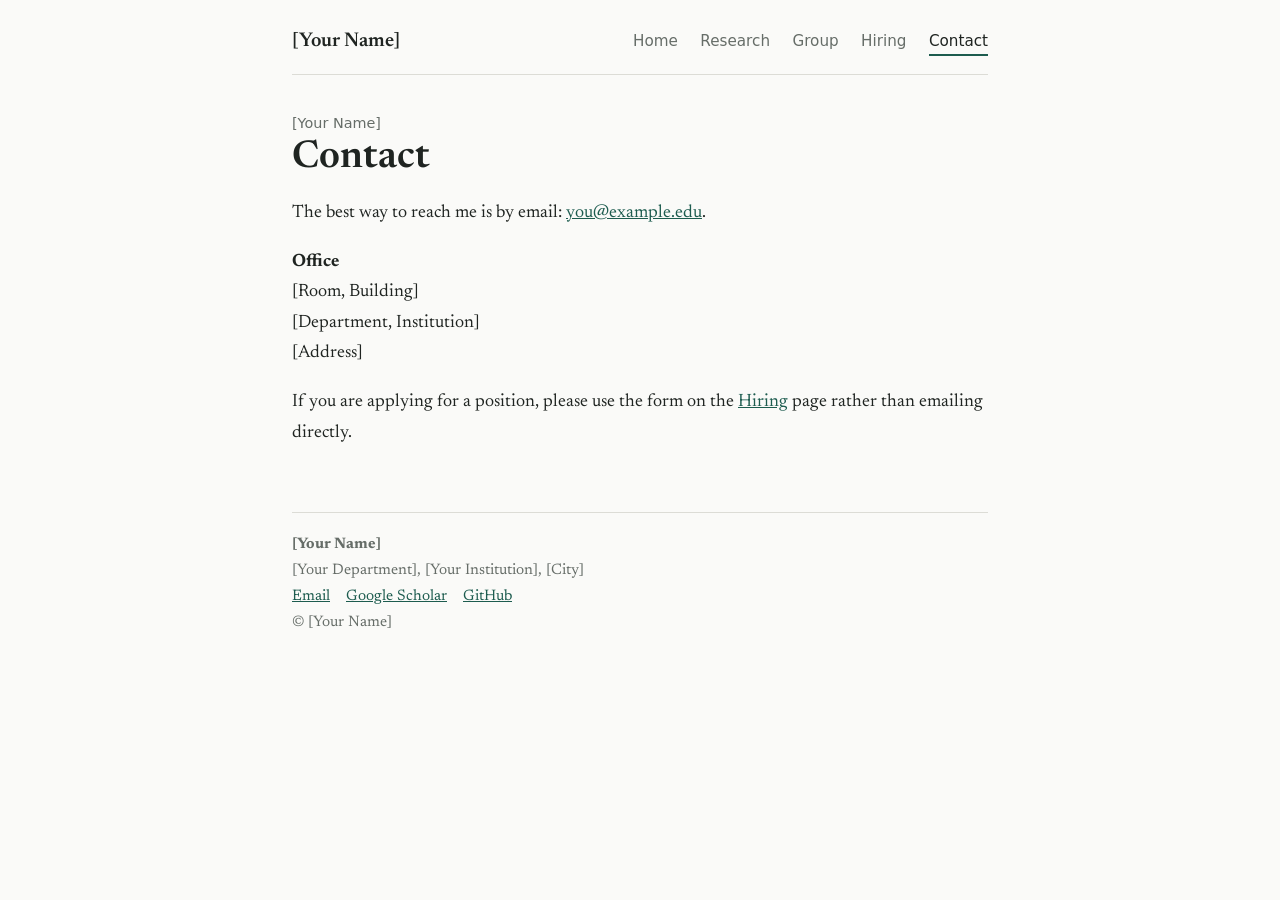
==== contact.html @ ee4b6ce9 "Add files via upload" ====
<!DOCTYPE html>
<html lang="en">
<head>
<meta charset="utf-8">
<meta name="viewport" content="width=device-width, initial-scale=1, viewport-fit=cover">
<meta name="description" content="Contact | [Your Name], [Your Lab]">
<meta name="theme-color" content="#fafaf8">
<title>Contact | [Your Name]</title>
<link rel="preconnect" href="https://fonts.googleapis.com">
<link rel="preconnect" href="https://fonts.gstatic.com" crossorigin>
<link href="https://fonts.googleapis.com/css2?family=Newsreader:ital,wght@0,400;0,600;1,400&display=swap" rel="stylesheet">
<link rel="stylesheet" href="style.css">
</head>
<body>
<div class="wrap">
<header>
<a class="brand" href="index.html">[Your Name]</a>
<nav>
<a href="index.html">Home</a>
<a href="research.html">Research</a>
<a href="group.html">Group</a>
<a href="hiring.html">Hiring</a>
<a href="contact.html" aria-current="page">Contact</a>
</nav>
</header>
<main>
<p class="crumb">[Your Name]</p>
<h1>Contact</h1>
<p>The best way to reach me is by email: <a href="mailto:you@example.edu">you@example.edu</a>.</p>
<p><strong>Office</strong><br>[Room, Building]<br>[Department, Institution]<br>[Address]</p>
<p>If you are applying for a position, please use the form on the <a href="hiring.html">Hiring</a> page rather than emailing directly.</p>
</main>
<footer>
<strong>[Your Name]</strong><br>[Your Department], [Your Institution], [City]<br>
<a href="mailto:you@example.edu">Email</a><a href="https://scholar.google.com/">Google Scholar</a><a href="https://github.com/yourusername">GitHub</a><br>
&copy; [Your Name]
</footer>
</div>
</body>
</html>
---- style.css ----
:root{--bg:#fafaf8;--ink:#1f2421;--muted:#666d68;--line:#dcdcd6;--accent:#1d5c4f;--accent-hover:#10392f}
@media (prefers-color-scheme:dark){:root{--bg:#161a18;--ink:#e8ebe8;--muted:#9aa39d;--line:#2d3430;--accent:#6fc2ad;--accent-hover:#a3dccd}}
*{box-sizing:border-box}
html{scroll-padding-top:1rem}
body{margin:0;background:var(--bg);color:var(--ink);font:18px/1.7 "Newsreader",Georgia,serif}
.wrap{max-width:46rem;margin:0 auto;padding:1.5rem 1.25rem 3rem}
header{display:flex;flex-wrap:wrap;justify-content:space-between;align-items:baseline;gap:.5rem 1.5rem;padding-bottom:1rem;border-bottom:1px solid var(--line)}
.brand{font-size:1.25rem;font-weight:600;color:var(--ink);text-decoration:none}
nav{font:500 .95rem/1 system-ui,sans-serif}
nav a{margin-right:1.1rem;color:var(--muted);text-decoration:none;padding-bottom:.25rem}
nav a:last-child{margin-right:0}
nav a:hover{color:var(--ink)}
nav a[aria-current="page"]{color:var(--ink);border-bottom:2px solid var(--accent)}
a{color:var(--accent)}a:hover{color:var(--accent-hover)}
a:focus-visible{outline:2px solid var(--accent);outline-offset:3px}
.crumb{margin:2.5rem 0 0;font:.9rem system-ui,sans-serif;color:var(--muted)}
h1{font-size:2.4rem;line-height:1.15;margin:.3rem 0 1rem;font-weight:600}
h2{font-size:1.4rem;margin:2.2rem 0 .5rem;font-weight:600}
.links a{display:block;margin:.3rem 0}
.person{display:grid;grid-template-columns:5rem 1fr;gap:1rem;margin:1.2rem 0}
.person img,.ph{width:5rem;height:5rem;border-radius:50%;background:var(--line);object-fit:cover}
.person p{margin:.1rem 0}
.meta{color:var(--muted);font-size:.95rem}
footer{margin-top:4rem;padding-top:1.2rem;border-top:1px solid var(--line);font-size:.95rem;color:var(--muted)}
footer a{margin-right:1rem}
@media(max-width:480px){body{font-size:17px}h1{font-size:2rem}}
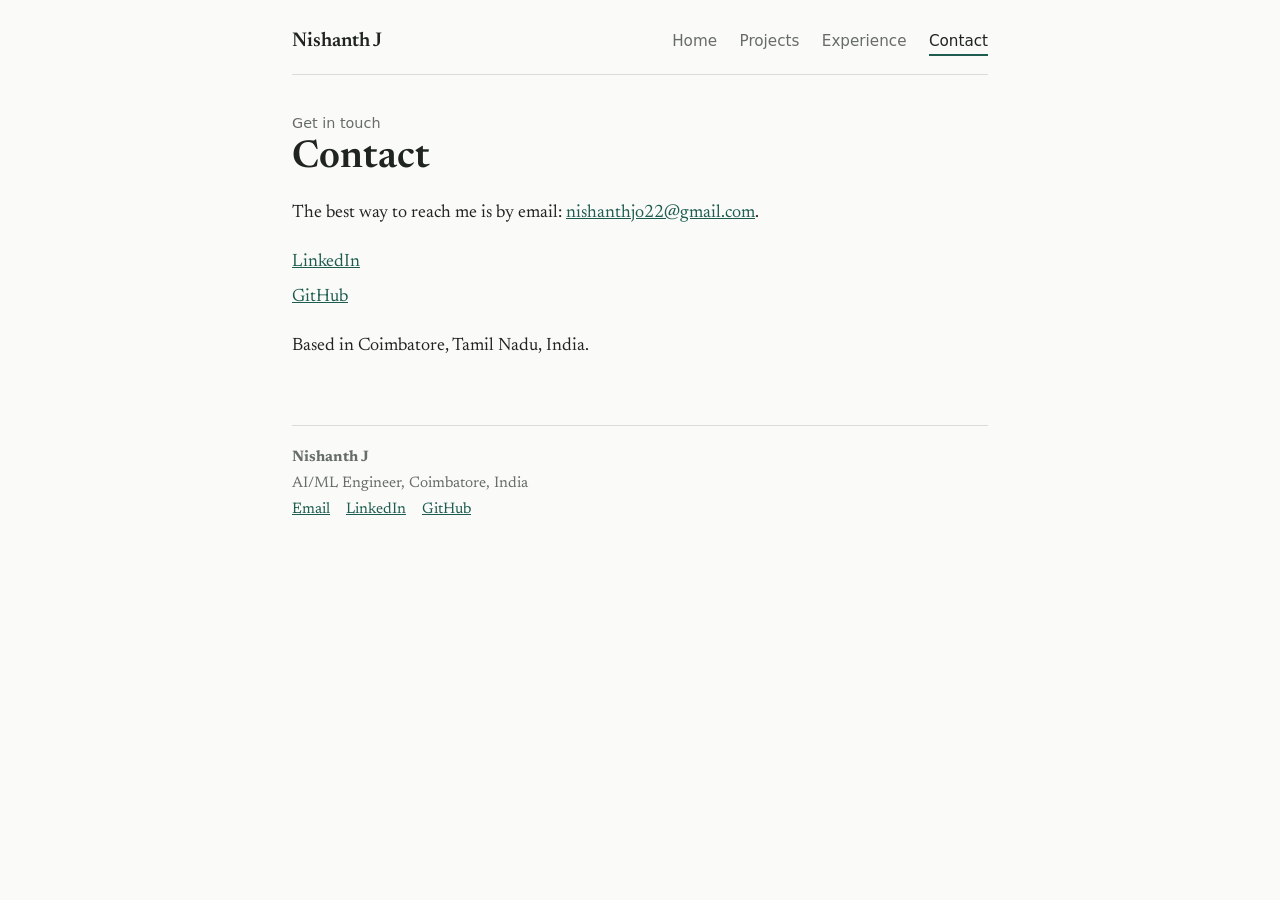
==== commit 153f2dbb: "Add files via upload" ====
--- a/contact.html
+++ b/contact.html
@@ -3,9 +3,9 @@
 <head>
 <meta charset="utf-8">
 <meta name="viewport" content="width=device-width, initial-scale=1, viewport-fit=cover">
-<meta name="description" content="Contact | [Your Name], [Your Lab]">
+<meta name="description" content="Nishanth J, AI/ML Engineer in Coimbatore. Contact.">
 <meta name="theme-color" content="#fafaf8">
-<title>Contact | [Your Name]</title>
+<title>Contact | Nishanth J</title>
 <link rel="preconnect" href="https://fonts.googleapis.com">
 <link rel="preconnect" href="https://fonts.gstatic.com" crossorigin>
 <link href="https://fonts.googleapis.com/css2?family=Newsreader:ital,wght@0,400;0,600;1,400&display=swap" rel="stylesheet">
@@ -14,26 +14,24 @@
 <body>
 <div class="wrap">
 <header>
-<a class="brand" href="index.html">[Your Name]</a>
+<a class="brand" href="index.html">Nishanth J</a>
 <nav>
 <a href="index.html">Home</a>
-<a href="research.html">Research</a>
-<a href="group.html">Group</a>
-<a href="hiring.html">Hiring</a>
+<a href="projects.html">Projects</a>
+<a href="experience.html">Experience</a>
 <a href="contact.html" aria-current="page">Contact</a>
 </nav>
 </header>
 <main>
-<p class="crumb">[Your Name]</p>
+<p class="crumb">Get in touch</p>
 <h1>Contact</h1>
-<p>The best way to reach me is by email: <a href="mailto:you@example.edu">you@example.edu</a>.</p>
-<p><strong>Office</strong><br>[Room, Building]<br>[Department, Institution]<br>[Address]</p>
-<p>If you are applying for a position, please use the form on the <a href="hiring.html">Hiring</a> page rather than emailing directly.</p>
+<p>The best way to reach me is by email: <a href="mailto:nishanthjo22@gmail.com">nishanthjo22@gmail.com</a>.</p>
+<p class="links"><a href="https://www.linkedin.com/in/nishanth22">LinkedIn</a><a href="https://github.com/22Nishanth22">GitHub</a></p>
+<p>Based in Coimbatore, Tamil Nadu, India.</p>
 </main>
 <footer>
-<strong>[Your Name]</strong><br>[Your Department], [Your Institution], [City]<br>
-<a href="mailto:you@example.edu">Email</a><a href="https://scholar.google.com/">Google Scholar</a><a href="https://github.com/yourusername">GitHub</a><br>
-&copy; [Your Name]
+<strong>Nishanth J</strong><br>AI/ML Engineer, Coimbatore, India<br>
+<a href="mailto:nishanthjo22@gmail.com">Email</a><a href="https://www.linkedin.com/in/nishanth22">LinkedIn</a><a href="https://github.com/22Nishanth22">GitHub</a>
 </footer>
 </div>
 </body>
--- a/style.css
+++ b/style.css
@@ -15,12 +15,12 @@
 a:focus-visible{outline:2px solid var(--accent);outline-offset:3px}
 .crumb{margin:2.5rem 0 0;font:.9rem system-ui,sans-serif;color:var(--muted)}
 h1{font-size:2.4rem;line-height:1.15;margin:.3rem 0 1rem;font-weight:600}
-h2{font-size:1.4rem;margin:2.2rem 0 .5rem;font-weight:600}
+h2{font-size:1.4rem;margin:2.4rem 0 .6rem;font-weight:600}
+h3{font-size:1.1rem;margin:1.4rem 0 .1rem;font-weight:600}
+.meta{color:var(--muted);font-size:.95rem;margin:0 0 .3rem}
+ul{padding-left:1.2rem;margin:.4rem 0}
+li{margin:.3rem 0}
 .links a{display:block;margin:.3rem 0}
-.person{display:grid;grid-template-columns:5rem 1fr;gap:1rem;margin:1.2rem 0}
-.person img,.ph{width:5rem;height:5rem;border-radius:50%;background:var(--line);object-fit:cover}
-.person p{margin:.1rem 0}
-.meta{color:var(--muted);font-size:.95rem}
 footer{margin-top:4rem;padding-top:1.2rem;border-top:1px solid var(--line);font-size:.95rem;color:var(--muted)}
 footer a{margin-right:1rem}
 @media(max-width:480px){body{font-size:17px}h1{font-size:2rem}}
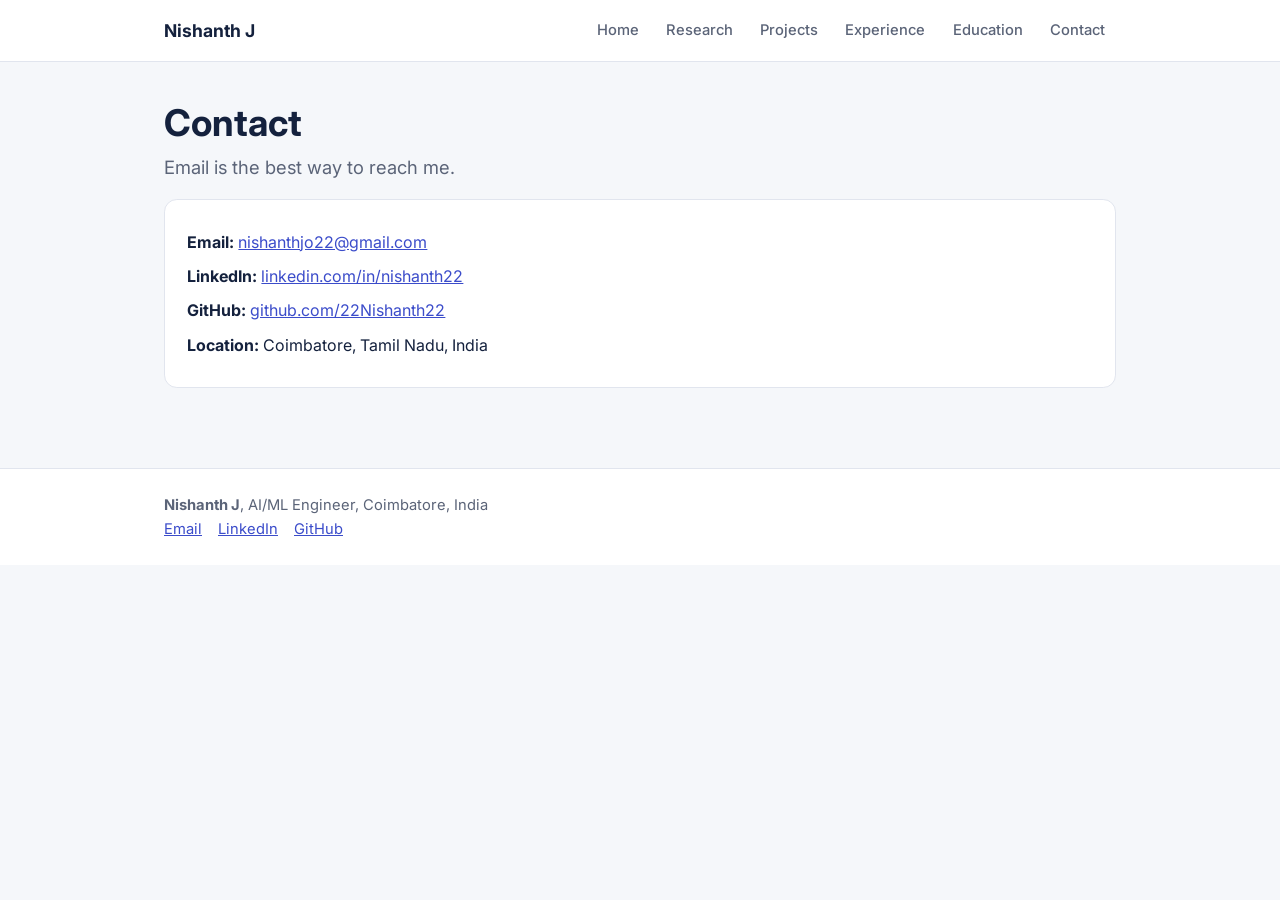
==== commit 39672ede: "Update contact.html with new links and structure" ====
--- a/contact.html
+++ b/contact.html
@@ -1,38 +1,41 @@
+
 <!DOCTYPE html>
 <html lang="en">
 <head>
 <meta charset="utf-8">
 <meta name="viewport" content="width=device-width, initial-scale=1, viewport-fit=cover">
 <meta name="description" content="Nishanth J, AI/ML Engineer in Coimbatore. Contact.">
-<meta name="theme-color" content="#fafaf8">
+<meta name="theme-color" content="#f5f7fa">
 <title>Contact | Nishanth J</title>
 <link rel="preconnect" href="https://fonts.googleapis.com">
 <link rel="preconnect" href="https://fonts.gstatic.com" crossorigin>
-<link href="https://fonts.googleapis.com/css2?family=Newsreader:ital,wght@0,400;0,600;1,400&display=swap" rel="stylesheet">
+<link href="https://fonts.googleapis.com/css2?family=Inter:wght@400;500;600;700&display=swap" rel="stylesheet">
 <link rel="stylesheet" href="style.css">
 </head>
 <body>
-<div class="wrap">
-<header>
+<header><div class="wrap">
 <a class="brand" href="index.html">Nishanth J</a>
 <nav>
 <a href="index.html">Home</a>
+<a href="research.html">Research</a>
 <a href="projects.html">Projects</a>
 <a href="experience.html">Experience</a>
-<a href="contact.html" aria-current="page">Contact</a>
+<a href="education.html">Education</a>
+<a href="contact.html">Contact</a>
 </nav>
-</header>
-<main>
-<p class="crumb">Get in touch</p>
+</div></header>
+<main><div class="wrap">
 <h1>Contact</h1>
-<p>The best way to reach me is by email: <a href="mailto:nishanthjo22@gmail.com">nishanthjo22@gmail.com</a>.</p>
-<p class="links"><a href="https://www.linkedin.com/in/nishanth22">LinkedIn</a><a href="https://github.com/22Nishanth22">GitHub</a></p>
-<p>Based in Coimbatore, Tamil Nadu, India.</p>
-</main>
-<footer>
-<strong>Nishanth J</strong><br>AI/ML Engineer, Coimbatore, India<br>
+<p class="lead">Email is the best way to reach me.</p>
+<div class="card"><p><strong>Email:</strong> <a href="mailto:nishanthjo22@gmail.com">nishanthjo22@gmail.com</a></p>
+<p><strong>LinkedIn:</strong> <a href="https://www.linkedin.com/in/nishanth22">linkedin.com/in/nishanth22</a></p>
+<p><strong>GitHub:</strong> <a href="https://github.com/22Nishanth22">github.com/22Nishanth22</a></p>
+<p><strong>Location:</strong> Coimbatore, Tamil Nadu, India</p></div>
+</div></main>
+<footer><div class="wrap">
+<strong>Nishanth J</strong>, AI/ML Engineer, Coimbatore, India<br>
 <a href="mailto:nishanthjo22@gmail.com">Email</a><a href="https://www.linkedin.com/in/nishanth22">LinkedIn</a><a href="https://github.com/22Nishanth22">GitHub</a>
-</footer>
-</div>
+</div></footer>
 </body>
 </html>
+ 
--- a/style.css
+++ b/style.css
@@ -1,26 +1,55 @@
-:root{--bg:#fafaf8;--ink:#1f2421;--muted:#666d68;--line:#dcdcd6;--accent:#1d5c4f;--accent-hover:#10392f}
-@media (prefers-color-scheme:dark){:root{--bg:#161a18;--ink:#e8ebe8;--muted:#9aa39d;--line:#2d3430;--accent:#6fc2ad;--accent-hover:#a3dccd}}
+
+:root{--bg:#f5f7fa;--card:#fff;--ink:#14213d;--muted:#5b6478;--line:#e1e5ee;--accent:#3b4cca;--accent-d:#2a37a0;--tint:#eceefc;--hi:#fff6e0;--hi-line:#e8a317}
+@media (prefers-color-scheme:dark){:root{--bg:#0f1320;--card:#171c2e;--ink:#e9ecf5;--muted:#9aa3b8;--line:#272e45;--accent:#8c98f5;--accent-d:#b3bcff;--tint:#232a4d;--hi:#2a2412;--hi-line:#e8a317}}
 *{box-sizing:border-box}
-html{scroll-padding-top:1rem}
-body{margin:0;background:var(--bg);color:var(--ink);font:18px/1.7 "Newsreader",Georgia,serif}
-.wrap{max-width:46rem;margin:0 auto;padding:1.5rem 1.25rem 3rem}
-header{display:flex;flex-wrap:wrap;justify-content:space-between;align-items:baseline;gap:.5rem 1.5rem;padding-bottom:1rem;border-bottom:1px solid var(--line)}
-.brand{font-size:1.25rem;font-weight:600;color:var(--ink);text-decoration:none}
-nav{font:500 .95rem/1 system-ui,sans-serif}
-nav a{margin-right:1.1rem;color:var(--muted);text-decoration:none;padding-bottom:.25rem}
-nav a:last-child{margin-right:0}
+html{scroll-padding-top:5rem}
+body{margin:0;background:var(--bg);color:var(--ink);font:16px/1.65 "Inter",system-ui,sans-serif}
+.wrap{max-width:62rem;margin:0 auto;padding:0 1.25rem}
+header{position:sticky;top:0;z-index:5;background:var(--card);border-bottom:1px solid var(--line);padding-top:env(safe-area-inset-top,0px)}
+header .wrap{display:flex;flex-wrap:wrap;justify-content:space-between;align-items:center;gap:.4rem 1.5rem;padding-top:.8rem;padding-bottom:.8rem}
+.brand{font-weight:700;font-size:1.1rem;color:var(--ink);text-decoration:none}
+nav{display:flex;flex-wrap:wrap;gap:.2rem .3rem;font-size:.92rem;font-weight:500}
+nav a{color:var(--muted);text-decoration:none;padding:.35rem .7rem;border-radius:999px}
 nav a:hover{color:var(--ink)}
-nav a[aria-current="page"]{color:var(--ink);border-bottom:2px solid var(--accent)}
-a{color:var(--accent)}a:hover{color:var(--accent-hover)}
+nav a[aria-current="page"]{background:var(--tint);color:var(--accent-d)}
+a{color:var(--accent)}a:hover{color:var(--accent-d)}
 a:focus-visible{outline:2px solid var(--accent);outline-offset:3px}
-.crumb{margin:2.5rem 0 0;font:.9rem system-ui,sans-serif;color:var(--muted)}
-h1{font-size:2.4rem;line-height:1.15;margin:.3rem 0 1rem;font-weight:600}
-h2{font-size:1.4rem;margin:2.4rem 0 .6rem;font-weight:600}
-h3{font-size:1.1rem;margin:1.4rem 0 .1rem;font-weight:600}
-.meta{color:var(--muted);font-size:.95rem;margin:0 0 .3rem}
-ul{padding-left:1.2rem;margin:.4rem 0}
-li{margin:.3rem 0}
-.links a{display:block;margin:.3rem 0}
-footer{margin-top:4rem;padding-top:1.2rem;border-top:1px solid var(--line);font-size:.95rem;color:var(--muted)}
+main{padding:2.5rem 0 1rem}
+h1{font-size:2.3rem;line-height:1.15;margin:0 0 .5rem;font-weight:700}
+h2{font-size:1.45rem;margin:2.8rem 0 1rem;font-weight:700}
+h3{font-size:1.1rem;margin:0 0 .15rem}
+p{margin:.5rem 0}
+.lead{font-size:1.15rem;color:var(--muted);max-width:40rem}
+.meta{color:var(--muted);font-size:.9rem;margin:0 0 .4rem}
+ul{padding-left:1.2rem;margin:.5rem 0}li{margin:.3rem 0}
+.hero{display:grid;grid-template-columns:1fr 15rem;gap:2.5rem;align-items:center;padding:1rem 0 .5rem}
+.hero h1{font-size:2.9rem}
+.role{font-size:1.2rem;color:var(--accent-d);font-weight:600;margin:0 0 1rem}
+.btns{display:flex;flex-wrap:wrap;gap:.6rem;margin-top:1.4rem}
+.btn{display:inline-block;padding:.6rem 1.1rem;border-radius:.5rem;background:var(--accent);color:#fff;text-decoration:none;font-weight:600;font-size:.95rem}
+.btn:hover{background:var(--accent-d);color:#fff}
+.btn.alt{background:transparent;color:var(--accent-d);border:1px solid var(--line)}
+.btn.alt:hover{background:var(--tint)}
+.pic{position:relative;width:15rem;aspect-ratio:1;border-radius:1rem;background:var(--tint);color:var(--accent-d);display:grid;place-items:center;font-size:3rem;font-weight:700;overflow:hidden}
+.pic img,.photo img{position:absolute;inset:0;width:100%;height:100%;object-fit:cover}
+.card{background:var(--card);border:1px solid var(--line);border-radius:.8rem;padding:1.3rem 1.4rem;margin:1rem 0}
+.feature{background:var(--hi);border:1px solid var(--hi-line);border-left:6px solid var(--hi-line);border-radius:.8rem;padding:1.4rem 1.6rem;margin:1rem 0}
+.tag{display:inline-block;font-size:.8rem;font-weight:700;color:#7a5200;background:#ffe3a3;border-radius:999px;padding:.15rem .7rem;margin-bottom:.6rem}
+.chips{display:flex;flex-wrap:wrap;gap:.4rem;margin:.6rem 0 0;padding:0;list-style:none}
+.chips li{margin:0;background:var(--tint);color:var(--accent-d);font-size:.85rem;padding:.2rem .7rem;border-radius:999px}
+.timeline{border-left:2px solid var(--line);margin-left:.4rem;padding-left:1.4rem}
+.timeline .card{position:relative}
+.timeline .card::before{content:"";position:absolute;left:-1.95rem;top:1.6rem;width:.75rem;height:.75rem;border-radius:50%;background:var(--accent);border:3px solid var(--bg)}
+.cols{display:grid;grid-template-columns:1fr 20rem;gap:2rem;align-items:start}
+.photo{position:relative;height:11rem;border-radius:.6rem;background:var(--tint);color:var(--muted);display:grid;place-items:center;font-size:.9rem;overflow:hidden;margin-bottom:1rem}
+.cert{margin:0;padding:0;list-style:none}
+.cert li{padding:.7rem 0;border-bottom:1px solid var(--line);margin:0}
+.cert li:last-child{border:0}
+.cert strong{display:block;font-weight:600}
+.cert span{color:var(--muted);font-size:.9rem}
+.side h2{margin-top:1rem}
+.side{position:sticky;top:5rem}
+footer{margin-top:3rem;border-top:1px solid var(--line);background:var(--card);padding:1.5rem 0 calc(1.5rem + env(safe-area-inset-bottom,0px));font-size:.92rem;color:var(--muted)}
 footer a{margin-right:1rem}
-@media(max-width:480px){body{font-size:17px}h1{font-size:2rem}}
+@media(max-width:760px){.hero{grid-template-columns:1fr}.hero .pic{order:-1;width:10rem;font-size:2.2rem}.hero h1{font-size:2.2rem}.cols{grid-template-columns:1fr}.side{position:static}}
+ 
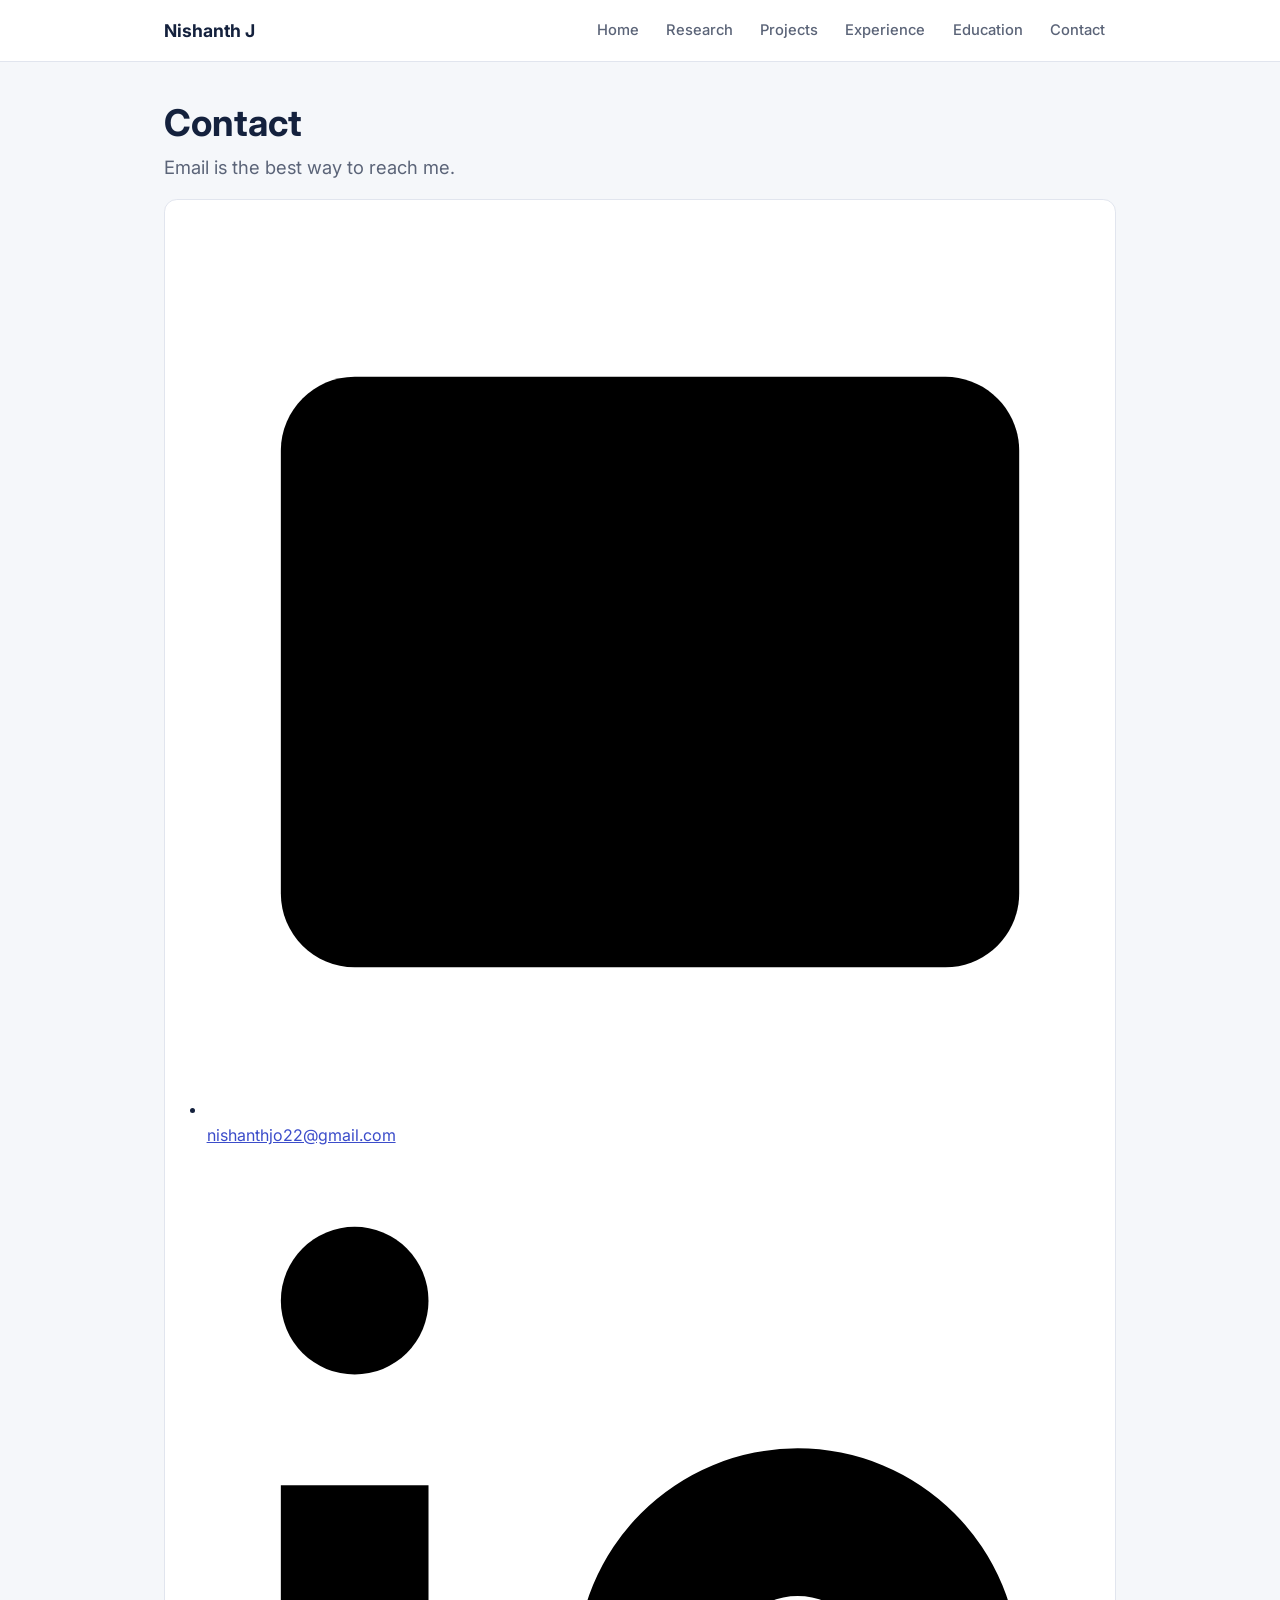
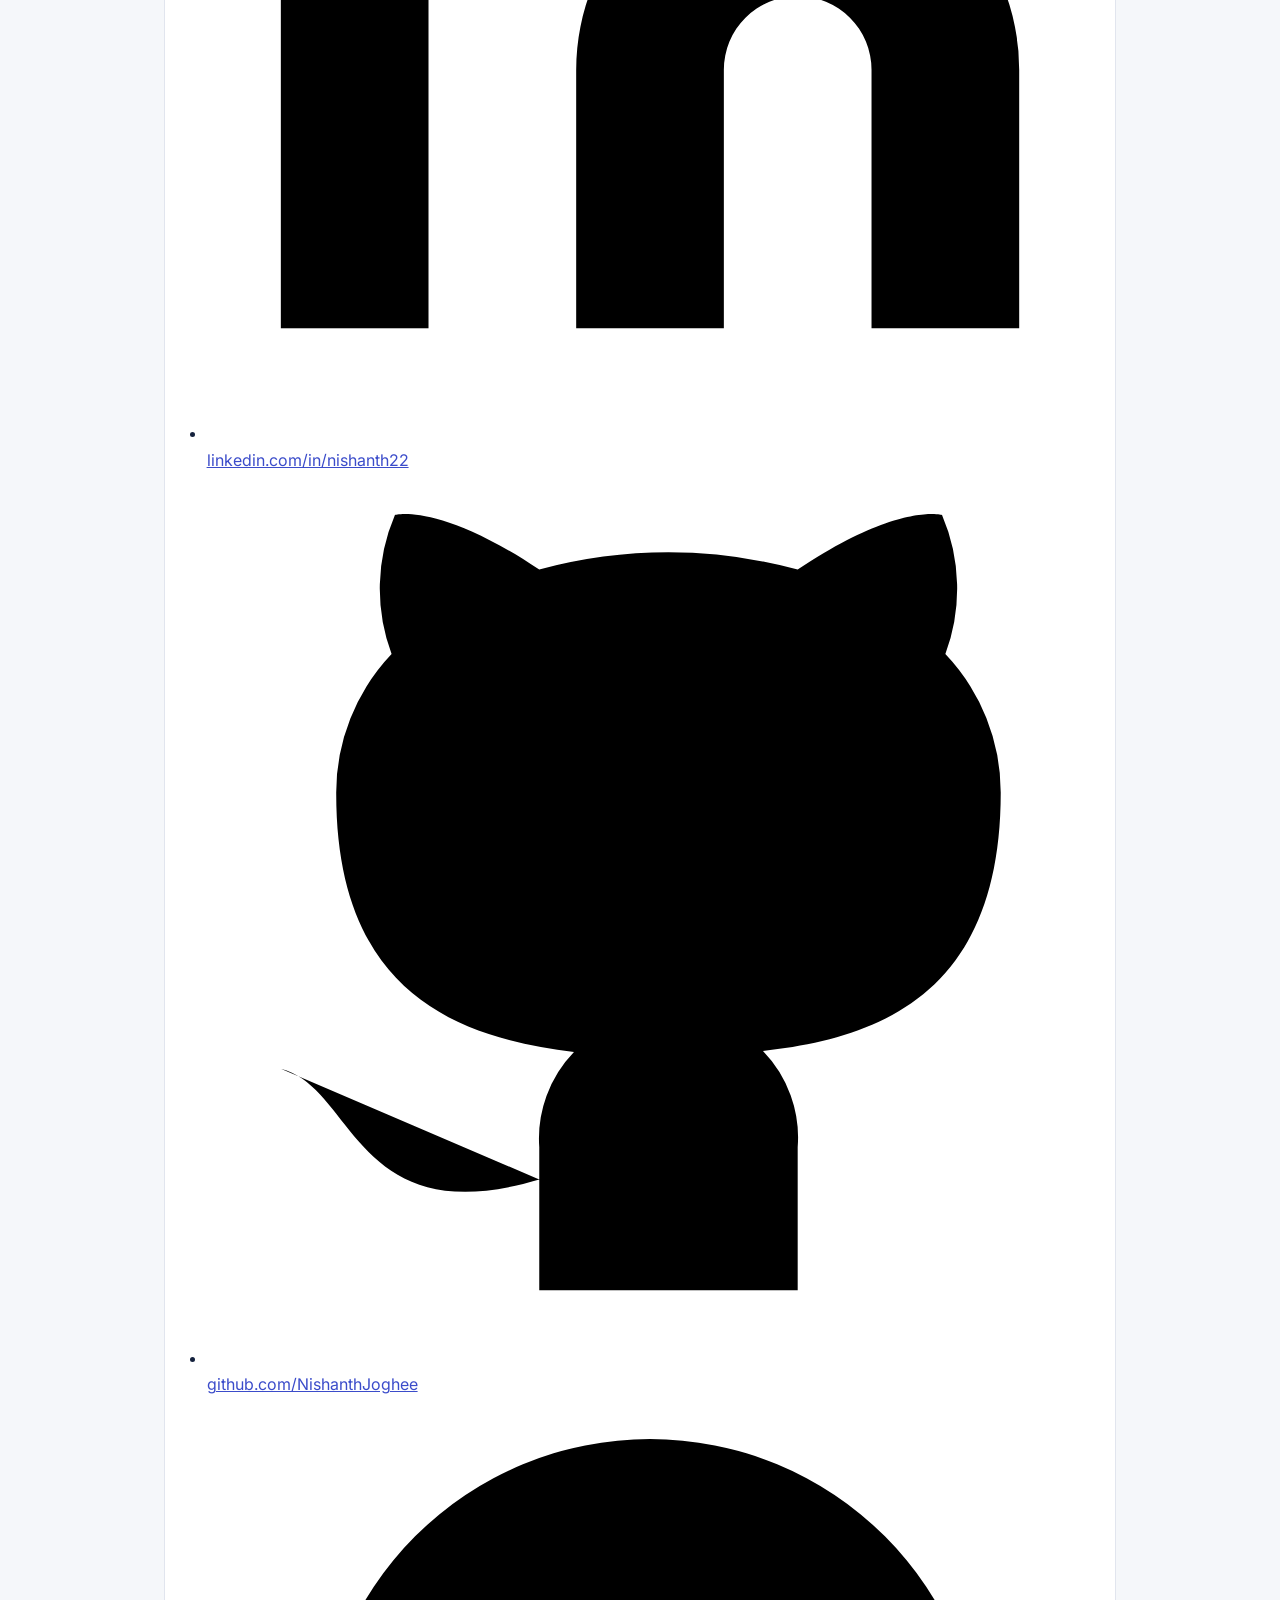
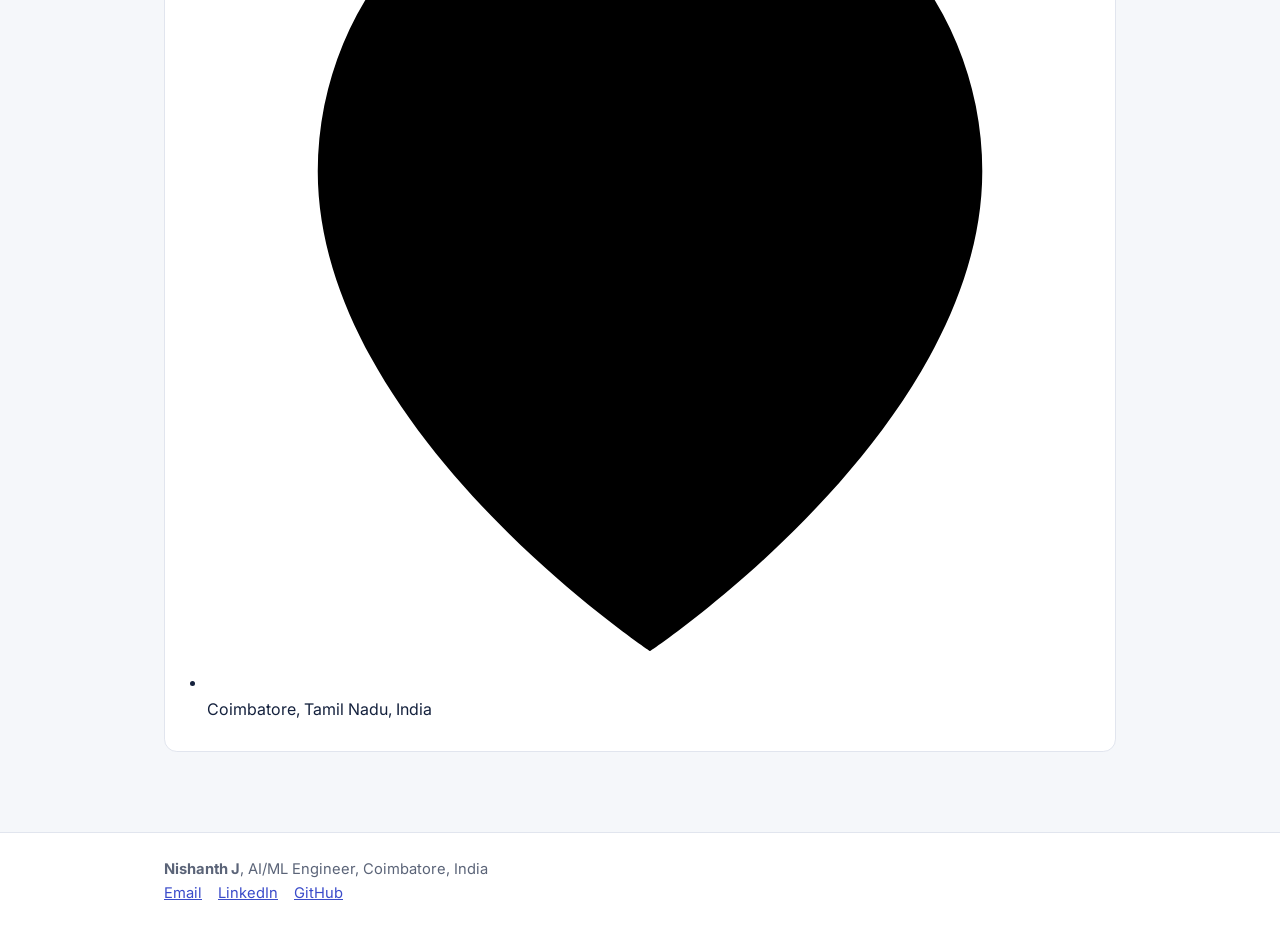
==== commit 2015cf24: "Add contact list with icons and links" ====
--- a/contact.html
+++ b/contact.html
@@ -27,10 +27,26 @@
 <main><div class="wrap">
 <h1>Contact</h1>
 <p class="lead">Email is the best way to reach me.</p>
-<div class="card"><p><strong>Email:</strong> <a href="mailto:nishanthjo22@gmail.com">nishanthjo22@gmail.com</a></p>
-<p><strong>LinkedIn:</strong> <a href="https://www.linkedin.com/in/nishanth22">linkedin.com/in/nishanth22</a></p>
-<p><strong>GitHub:</strong> <a href="https://github.com/22Nishanth22">github.com/22Nishanth22</a></p>
-<p><strong>Location:</strong> Coimbatore, Tamil Nadu, India</p></div>
+<div class="card">
+<ul class="contact-list">
+<li>
+<span class="ico"><svg viewBox="0 0 24 24" aria-hidden="true"><path d="M4 4h16c1.1 0 2 .9 2 2v12c0 1.1-.9 2-2 2H4c-1.1 0-2-.9-2-2V6c0-1.1.9-2 2-2z"/><polyline points="22,6 12,13 2,6"/></svg></span>
+<a href="mailto:nishanthjo22@gmail.com">nishanthjo22@gmail.com</a>
+</li>
+<li>
+<span class="ico"><svg viewBox="0 0 24 24" aria-hidden="true"><path d="M16 8a6 6 0 0 1 6 6v7h-4v-7a2 2 0 0 0-2-2 2 2 0 0 0-2 2v7h-4v-7a6 6 0 0 1 6-6z"/><rect x="2" y="9" width="4" height="12"/><circle cx="4" cy="4" r="2"/></svg></span>
+<a href="https://www.linkedin.com/in/nishanth22">linkedin.com/in/nishanth22</a>
+</li>
+<li>
+<span class="ico"><svg viewBox="0 0 24 24" aria-hidden="true"><path d="M9 19c-5 1.5-5-2.5-7-3m14 6v-3.87a3.37 3.37 0 0 0-.94-2.61c3.14-.35 6.44-1.54 6.44-7A5.44 5.44 0 0 0 20 4.77 5.07 5.07 0 0 0 19.91 1S18.73.65 16 2.48a13.38 13.38 0 0 0-7 0C6.27.65 5.09 1 5.09 1A5.07 5.07 0 0 0 5 4.77a5.44 5.44 0 0 0-1.5 3.78c0 5.42 3.3 6.61 6.44 7A3.37 3.37 0 0 0 9 18.13V22"/></svg></span>
+<a href="https://github.com/NishanthJoghee">github.com/NishanthJoghee</a>
+</li>
+<li>
+<span class="ico"><svg viewBox="0 0 24 24" aria-hidden="true"><path d="M21 10c0 7-9 13-9 13s-9-6-9-13a9 9 0 0 1 18 0z"/><circle cx="12" cy="10" r="3"/></svg></span>
+<span>Coimbatore, Tamil Nadu, India</span>
+</li>
+</ul>
+</div>
 </div></main>
 <footer><div class="wrap">
 <strong>Nishanth J</strong>, AI/ML Engineer, Coimbatore, India<br>
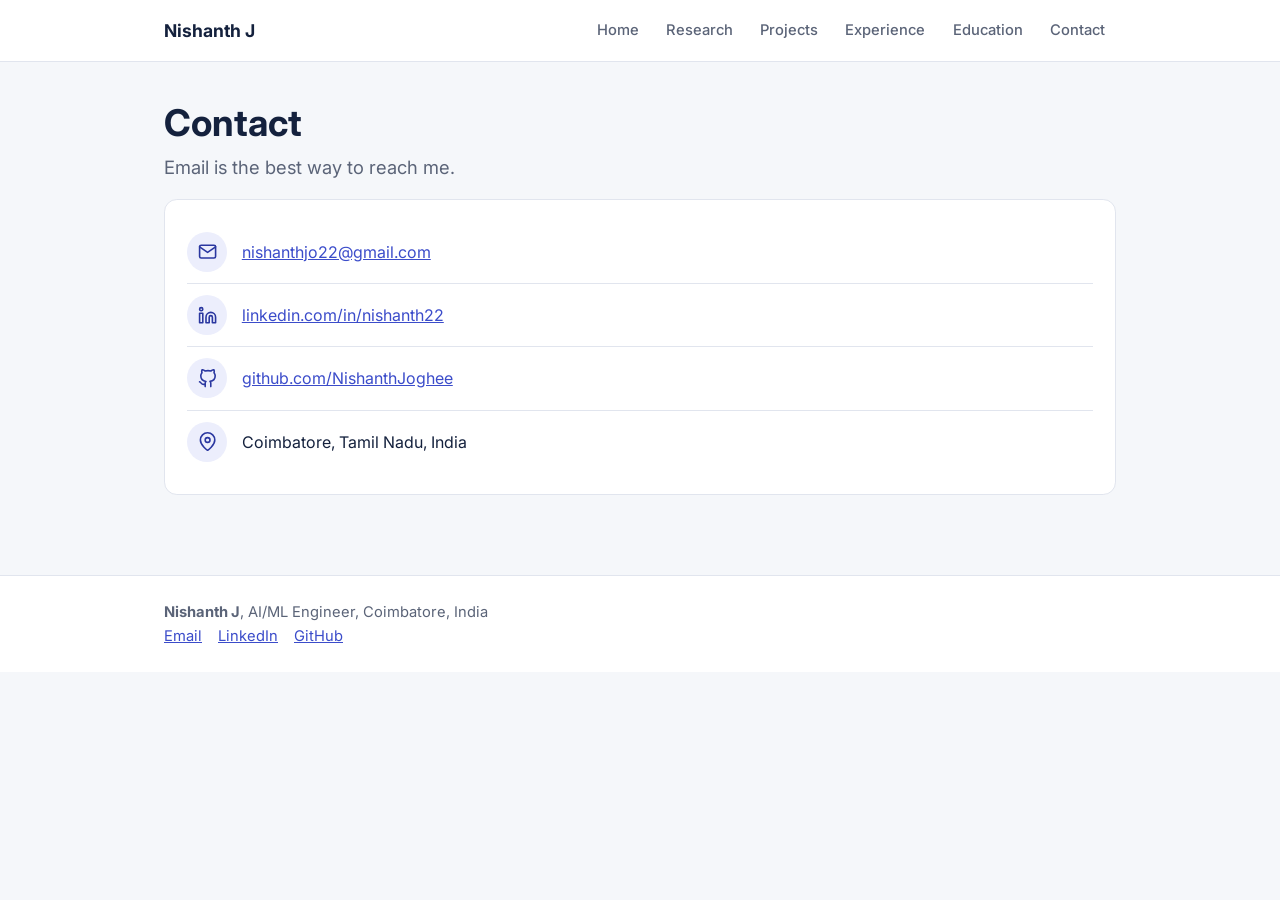
==== commit 07ea7034: "Update contact information and icons in contact.html" ====
--- a/contact.html
+++ b/contact.html
@@ -30,19 +30,19 @@
 <div class="card">
 <ul class="contact-list">
 <li>
-<span class="ico"><svg viewBox="0 0 24 24" aria-hidden="true"><path d="M4 4h16c1.1 0 2 .9 2 2v12c0 1.1-.9 2-2 2H4c-1.1 0-2-.9-2-2V6c0-1.1.9-2 2-2z"/><polyline points="22,6 12,13 2,6"/></svg></span>
+<span class="ico"><svg width="20" height="20" viewBox="0 0 24 24" aria-hidden="true"><path d="M4 4h16c1.1 0 2 .9 2 2v12c0 1.1-.9 2-2 2H4c-1.1 0-2-.9-2-2V6c0-1.1.9-2 2-2z"/><polyline points="22,6 12,13 2,6"/></svg></span>
 <a href="mailto:nishanthjo22@gmail.com">nishanthjo22@gmail.com</a>
 </li>
 <li>
-<span class="ico"><svg viewBox="0 0 24 24" aria-hidden="true"><path d="M16 8a6 6 0 0 1 6 6v7h-4v-7a2 2 0 0 0-2-2 2 2 0 0 0-2 2v7h-4v-7a6 6 0 0 1 6-6z"/><rect x="2" y="9" width="4" height="12"/><circle cx="4" cy="4" r="2"/></svg></span>
+<span class="ico"><svg width="20" height="20" viewBox="0 0 24 24" aria-hidden="true"><path d="M16 8a6 6 0 0 1 6 6v7h-4v-7a2 2 0 0 0-2-2 2 2 0 0 0-2 2v7h-4v-7a6 6 0 0 1 6-6z"/><rect x="2" y="9" width="4" height="12"/><circle cx="4" cy="4" r="2"/></svg></span>
 <a href="https://www.linkedin.com/in/nishanth22">linkedin.com/in/nishanth22</a>
 </li>
 <li>
-<span class="ico"><svg viewBox="0 0 24 24" aria-hidden="true"><path d="M9 19c-5 1.5-5-2.5-7-3m14 6v-3.87a3.37 3.37 0 0 0-.94-2.61c3.14-.35 6.44-1.54 6.44-7A5.44 5.44 0 0 0 20 4.77 5.07 5.07 0 0 0 19.91 1S18.73.65 16 2.48a13.38 13.38 0 0 0-7 0C6.27.65 5.09 1 5.09 1A5.07 5.07 0 0 0 5 4.77a5.44 5.44 0 0 0-1.5 3.78c0 5.42 3.3 6.61 6.44 7A3.37 3.37 0 0 0 9 18.13V22"/></svg></span>
+<span class="ico"><svg width="20" height="20" viewBox="0 0 24 24" aria-hidden="true"><path d="M9 19c-5 1.5-5-2.5-7-3m14 6v-3.87a3.37 3.37 0 0 0-.94-2.61c3.14-.35 6.44-1.54 6.44-7A5.44 5.44 0 0 0 20 4.77 5.07 5.07 0 0 0 19.91 1S18.73.65 16 2.48a13.38 13.38 0 0 0-7 0C6.27.65 5.09 1 5.09 1A5.07 5.07 0 0 0 5 4.77a5.44 5.44 0 0 0-1.5 3.78c0 5.42 3.3 6.61 6.44 7A3.37 3.37 0 0 0 9 18.13V22"/></svg></span>
 <a href="https://github.com/NishanthJoghee">github.com/NishanthJoghee</a>
 </li>
 <li>
-<span class="ico"><svg viewBox="0 0 24 24" aria-hidden="true"><path d="M21 10c0 7-9 13-9 13s-9-6-9-13a9 9 0 0 1 18 0z"/><circle cx="12" cy="10" r="3"/></svg></span>
+<span class="ico"><svg width="20" height="20" viewBox="0 0 24 24" aria-hidden="true"><path d="M21 10c0 7-9 13-9 13s-9-6-9-13a9 9 0 0 1 18 0z"/><circle cx="12" cy="10" r="3"/></svg></span>
 <span>Coimbatore, Tamil Nadu, India</span>
 </li>
 </ul>
--- a/style.css
+++ b/style.css
@@ -52,4 +52,9 @@
 footer{margin-top:3rem;border-top:1px solid var(--line);background:var(--card);padding:1.5rem 0 calc(1.5rem + env(safe-area-inset-bottom,0px));font-size:.92rem;color:var(--muted)}
 footer a{margin-right:1rem}
 @media(max-width:760px){.hero{grid-template-columns:1fr}.hero .pic{order:-1;width:10rem;font-size:2.2rem}.hero h1{font-size:2.2rem}.cols{grid-template-columns:1fr}.side{position:static}}
+.contact-list{list-style:none;margin:0;padding:0}
+.contact-list li{display:flex;align-items:center;gap:.9rem;margin:0;padding:.7rem 0;border-bottom:1px solid var(--line)}
+.contact-list li:last-child{border-bottom:0}
+.ico{flex:none;width:2.5rem;height:2.5rem;border-radius:50%;background:var(--tint);color:var(--accent-d);display:grid;place-items:center}
+.ico svg{width:1.2rem;height:1.2rem;fill:none;stroke:currentColor;stroke-width:2;stroke-linecap:round;stroke-linejoin:round}
  
